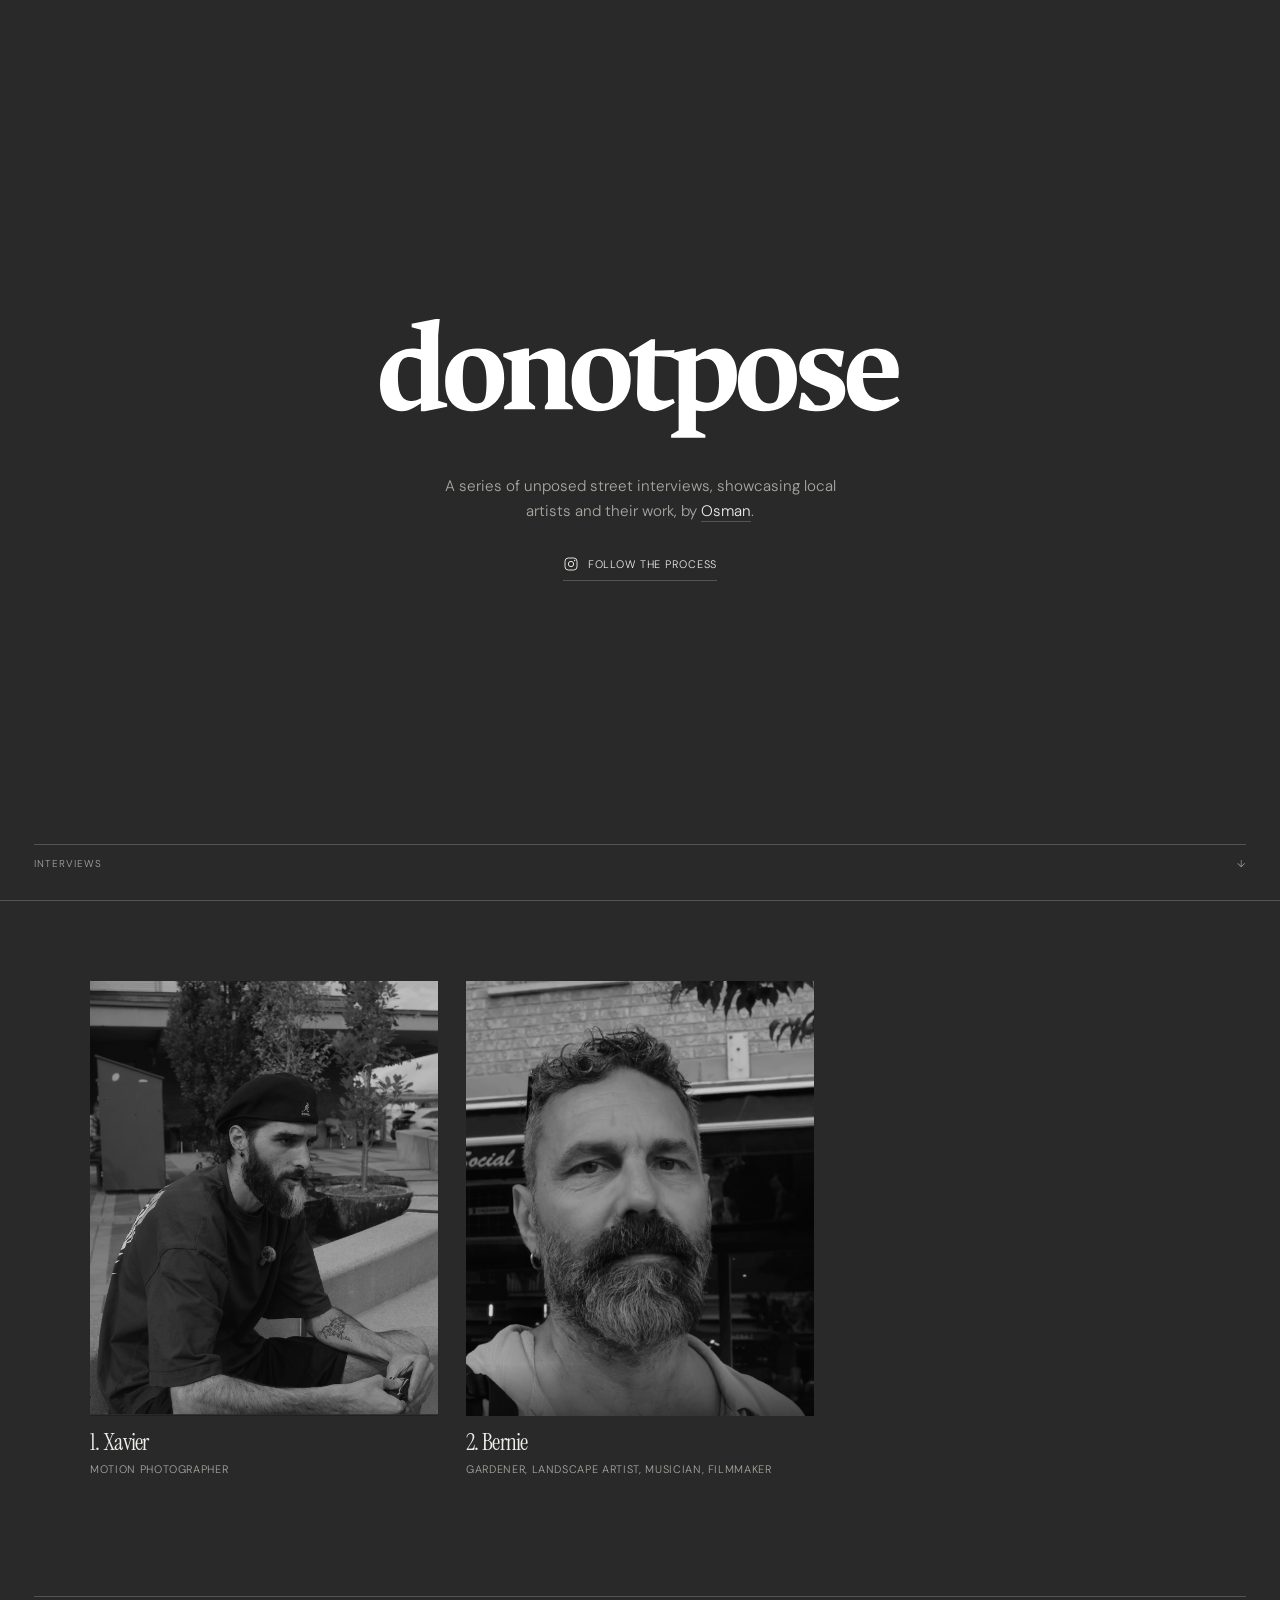
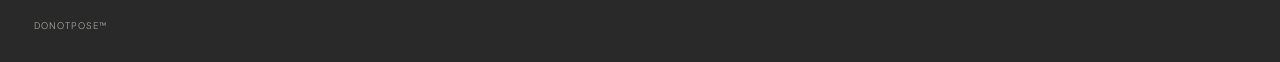
==== index.html @ c8b29c74 "refresh UI" ====
<!doctype html>
<html lang="en">
  <head>
    <meta charset="UTF-8" />
    <meta name="viewport" content="width=device-width, initial-scale=1.0" />
    <meta
      name="description"
      content="DoNotPose — unposed street interviews showcasing local artists and their work."
    />
    <meta name="referrer" content="strict-origin-when-cross-origin" />
    <title>DoNotPose™</title>
    <link rel="preconnect" href="https://fonts.googleapis.com" />
    <link rel="preconnect" href="https://fonts.gstatic.com" crossorigin />
    <link
      href="https://fonts.googleapis.com/css2?family=DM+Sans:wght@300;400;500&family=Instrument+Serif:ital@0;1&display=swap"
      rel="stylesheet"
    />
    <link rel="stylesheet" href="styles.css" />
  </head>
  <body>
    <main>
      <section class="hero" aria-labelledby="hero-title">
        <div class="hero__content">
          <h1 class="logo" id="hero-title">
            <img
              src="assets/donotpose-logo-white.svg"
              alt="DoNotPose"
              width="801"
              height="183"
            />
          </h1>
          <p class="manifesto">
            A series of unposed street interviews, showcasing local artists and
            their work, by
            <a
              href="https://www.instagram.com/osmanwarsi/"
              target="_blank"
              rel="noreferrer"
              >Osman</a
            >.
          </p>
          <a
            class="instagram"
            href="https://www.instagram.com/donotpose/"
            target="_blank"
            rel="noreferrer"
            aria-label="Follow DoNotPose on Instagram"
          >
            <svg viewBox="0 0 24 24" aria-hidden="true">
              <rect x="3" y="3" width="18" height="18" rx="5"></rect>
              <circle cx="12" cy="12" r="4"></circle>
              <circle class="instagram__dot" cx="17.4" cy="6.7" r="1"></circle>
            </svg>
            <span>Follow the process</span>
          </a>
        </div>

        <a class="scroll-cue" href="#stories">
          <span>Interviews</span>
          <span aria-hidden="true">↓</span>
        </a>
      </section>

      <section class="stories" id="stories" aria-label="Interviews">
        <div class="story-grid" id="story-grid"></div>
      </section>
    </main>

    <footer>
      <span>DoNotPose™</span>
    </footer>

    <script src="work/pieces.js"></script>
    <script src="work/load-work.js"></script>
  </body>
</html>
---- styles.css ----
:root {
  --ink: #f0eee9;
  --muted: #aaa8a2;
  --ground: #292929;
  --line: rgba(240, 238, 233, 0.22);
  --serif: "Instrument Serif", Georgia, serif;
  --sans: "DM Sans", Arial, sans-serif;
}

* {
  box-sizing: border-box;
}

html {
  scroll-behavior: smooth;
}

body {
  margin: 0;
  color: var(--ink);
  background: var(--ground);
  font-family: var(--sans);
  font-weight: 300;
  -webkit-font-smoothing: antialiased;
}

a {
  color: inherit;
  text-decoration: none;
}

.site-header {
  position: absolute;
  z-index: 2;
  top: 0;
  left: 0;
  display: flex;
  width: 100%;
  align-items: center;
  padding: 28px 34px;
}

.site-header .logo {
  display: block;
  width: 140px;
}

.site-header .logo img {
  display: block;
  width: 100%;
  height: auto;
}

.logo {
  margin: 0;
  width: min(72vw, 520px);
}

.logo img {
  display: block;
  width: 100%;
  height: auto;
}

.hero {
  position: relative;
  display: grid;
  min-height: 100svh;
  place-items: center;
  padding: 80px 24px 80px;
}

.hero__content {
  display: flex;
  align-items: center;
  flex-direction: column;
  text-align: center;
}

.manifesto {
  max-width: 420px;
  margin: 36px auto 24px;
  color: var(--muted);
  font-size: clamp(0.82rem, 1.2vw, 0.95rem);
  line-height: 1.65;
}

.manifesto a {
  color: var(--ink);
  border-bottom: 1px solid var(--line);
  transition: border-color 180ms ease;
}

.manifesto a:hover {
  border-color: var(--ink);
}

.instagram {
  display: inline-flex;
  align-items: center;
  gap: 9px;
  padding: 8px 0;
  border-bottom: 1px solid var(--line);
  font-size: 0.68rem;
  letter-spacing: 0.08em;
  text-transform: uppercase;
  transition: border-color 180ms ease, color 180ms ease;
}

.instagram:hover {
  color: #fff;
  border-color: var(--ink);
}

.instagram svg {
  width: 16px;
  height: 16px;
  fill: none;
  stroke: currentColor;
  stroke-width: 1.4;
}

.instagram__dot {
  fill: currentColor;
  stroke: none;
}

.scroll-cue {
  position: absolute;
  right: 34px;
  bottom: 30px;
  left: 34px;
  display: flex;
  justify-content: space-between;
  padding-top: 12px;
  border-top: 1px solid var(--line);
  color: var(--muted);
  font-size: 0.62rem;
  letter-spacing: 0.1em;
  text-transform: uppercase;
}

.stories {
  padding: 80px 34px 120px;
  border-top: 1px solid var(--line);
}

.story-grid {
  display: grid;
  grid-template-columns: repeat(3, 1fr);
  gap: 48px 28px;
  max-width: 1100px;
  margin: 0 auto;
}

.story__link {
  display: block;
}

.story__image {
  display: block;
  overflow: hidden;
  background: #1f1f1f;
  aspect-ratio: 4 / 5;
}

.story__image img {
  width: 100%;
  height: 100%;
  filter: grayscale(100%);
  object-fit: cover;
  opacity: 0.85;
  transition: filter 500ms ease, opacity 500ms ease, transform 700ms ease;
}

.story__link:hover .story__image img {
  filter: grayscale(20%);
  opacity: 1;
  transform: scale(1.015);
}

.story__meta {
  display: flex;
  flex-direction: column;
  gap: 6px;
  padding-top: 14px;
}

.story__title {
  font-family: var(--serif);
  font-size: 1.45rem;
  letter-spacing: -0.03em;
  line-height: 1.1;
}

.story__profession {
  color: var(--muted);
  font-size: 0.68rem;
  letter-spacing: 0.06em;
  text-transform: uppercase;
}

footer {
  display: flex;
  justify-content: space-between;
  margin: 0 34px;
  padding: 22px 0 30px;
  border-top: 1px solid var(--line);
  color: var(--muted);
  font-size: 0.6rem;
  letter-spacing: 0.1em;
  text-transform: uppercase;
}

.piece-banner {
  position: relative;
  display: flex;
  align-items: flex-end;
  min-height: 88svh;
  overflow: hidden;
  background: #1a1a1a;
}

.piece-banner__image {
  position: absolute;
  inset: 0;
  width: 100%;
  height: 100%;
  object-fit: cover;
  object-position: center 30%;
  filter: grayscale(100%);
}

.piece-banner__gradient {
  position: absolute;
  inset: 0;
  background:
    linear-gradient(
      to top,
      var(--ground) 0%,
      rgba(41, 41, 41, 0.88) 28%,
      rgba(41, 41, 41, 0.35) 58%,
      rgba(41, 41, 41, 0.18) 100%
    );
}

.piece-banner__content {
  position: relative;
  z-index: 1;
  width: 100%;
  max-width: 920px;
  margin: 0 auto;
  padding: 140px 34px 48px;
}

.piece {
  max-width: 920px;
  margin: 0 auto;
  padding: 28px 34px 100px;
}

.piece__intro {
  max-width: 640px;
}

.piece-banner .piece__eyebrow,
.piece-banner .piece__role {
  color: rgba(240, 238, 233, 0.78);
}

.piece-banner .piece__action {
  background: rgba(41, 41, 41, 0.42);
  backdrop-filter: blur(8px);
}

.piece__eyebrow {
  margin: 0 0 18px;
  color: var(--muted);
  font-size: 0.62rem;
  letter-spacing: 0.11em;
  text-transform: uppercase;
}

.piece__title {
  margin: 0;
  font-family: var(--serif);
  font-size: clamp(3.2rem, 9vw, 6rem);
  font-weight: 400;
  letter-spacing: -0.05em;
  line-height: 0.9;
}

.piece__role {
  margin: 16px 0 0;
  color: var(--muted);
  font-size: 0.78rem;
  letter-spacing: 0.08em;
  text-transform: uppercase;
}

.piece__actions {
  display: flex;
  flex-wrap: wrap;
  gap: 10px;
  margin-top: 28px;
}

.piece__action {
  display: inline-flex;
  align-items: center;
  gap: 8px;
  padding: 10px 14px;
  border: 1px solid var(--line);
  color: var(--ink);
  font-size: 0.68rem;
  letter-spacing: 0.06em;
  text-transform: uppercase;
  transition: border-color 180ms ease, background-color 180ms ease, color 180ms ease;
}

.piece__action:hover {
  color: #1d1d1d;
  background: var(--ink);
  border-color: var(--ink);
}

.piece__action svg {
  width: 14px;
  height: 14px;
  fill: none;
  stroke: currentColor;
  stroke-width: 1.5;
  flex-shrink: 0;
}

.piece__lede {
  max-width: 460px;
  margin: 28px 0 0;
  color: var(--muted);
  font-size: 0.95rem;
  line-height: 1.6;
}

.piece__hero {
  margin: 48px 0 36px;
  overflow: hidden;
  background: #1f1f1f;
}

.piece__hero img {
  display: block;
  width: 100%;
  height: auto;
  filter: grayscale(100%);
  opacity: 0.88;
}

.piece__video {
  position: relative;
  overflow: hidden;
  margin: 0 0 36px;
  background: #1f1f1f;
  aspect-ratio: 16 / 9;
}

.piece__video iframe {
  position: absolute;
  inset: 0;
  width: 100%;
  height: 100%;
  border: 0;
}

.piece__video-open {
  position: absolute;
  inset: 0;
  display: grid;
  place-items: center;
}

.piece__video-open img {
  width: 100%;
  height: 100%;
  object-fit: cover;
  filter: grayscale(100%);
  opacity: 0.7;
}

.piece__video-open span {
  position: absolute;
  padding: 10px 16px;
  border: 1px solid var(--line);
  background: rgba(41, 41, 41, 0.72);
  font-size: 0.68rem;
  letter-spacing: 0.08em;
  text-transform: uppercase;
}

.piece__body {
  max-width: 560px;
  color: var(--muted);
  font-size: 0.95rem;
  line-height: 1.7;
}

.piece__body p {
  margin: 0 0 1.2em;
}

.piece__back {
  margin: 56px 0 0;
  font-size: 0.68rem;
  letter-spacing: 0.08em;
  text-transform: uppercase;
}

.piece__back a {
  border-bottom: 1px solid var(--line);
  padding-bottom: 4px;
  transition: border-color 180ms ease, color 180ms ease;
}

.piece__back a:hover {
  color: #fff;
  border-color: var(--ink);
}

@media (max-width: 900px) {
  .story-grid {
    grid-template-columns: repeat(2, 1fr);
  }
}

@media (max-width: 700px) {
  .site-header,
  .scroll-cue {
    right: 20px;
    left: 20px;
  }

  .site-header {
    padding: 22px 20px;
  }

  .site-header .logo {
    width: 110px;
  }

  .logo {
    width: min(82vw, 360px);
  }

  .manifesto {
    max-width: 320px;
    margin-top: 28px;
  }

  .stories {
    padding: 64px 20px 90px;
  }

  .story-grid {
    grid-template-columns: 1fr;
    gap: 40px;
  }

  .piece {
    padding: 24px 20px 80px;
  }

  .piece-banner__content {
    padding: 120px 20px 36px;
  }

  .piece-banner {
    min-height: 78svh;
  }

  footer {
    margin: 0 20px;
  }
}

@media (prefers-reduced-motion: reduce) {
  html {
    scroll-behavior: auto;
  }

  *,
  *::before,
  *::after {
    transition-duration: 0.01ms !important;
  }
}
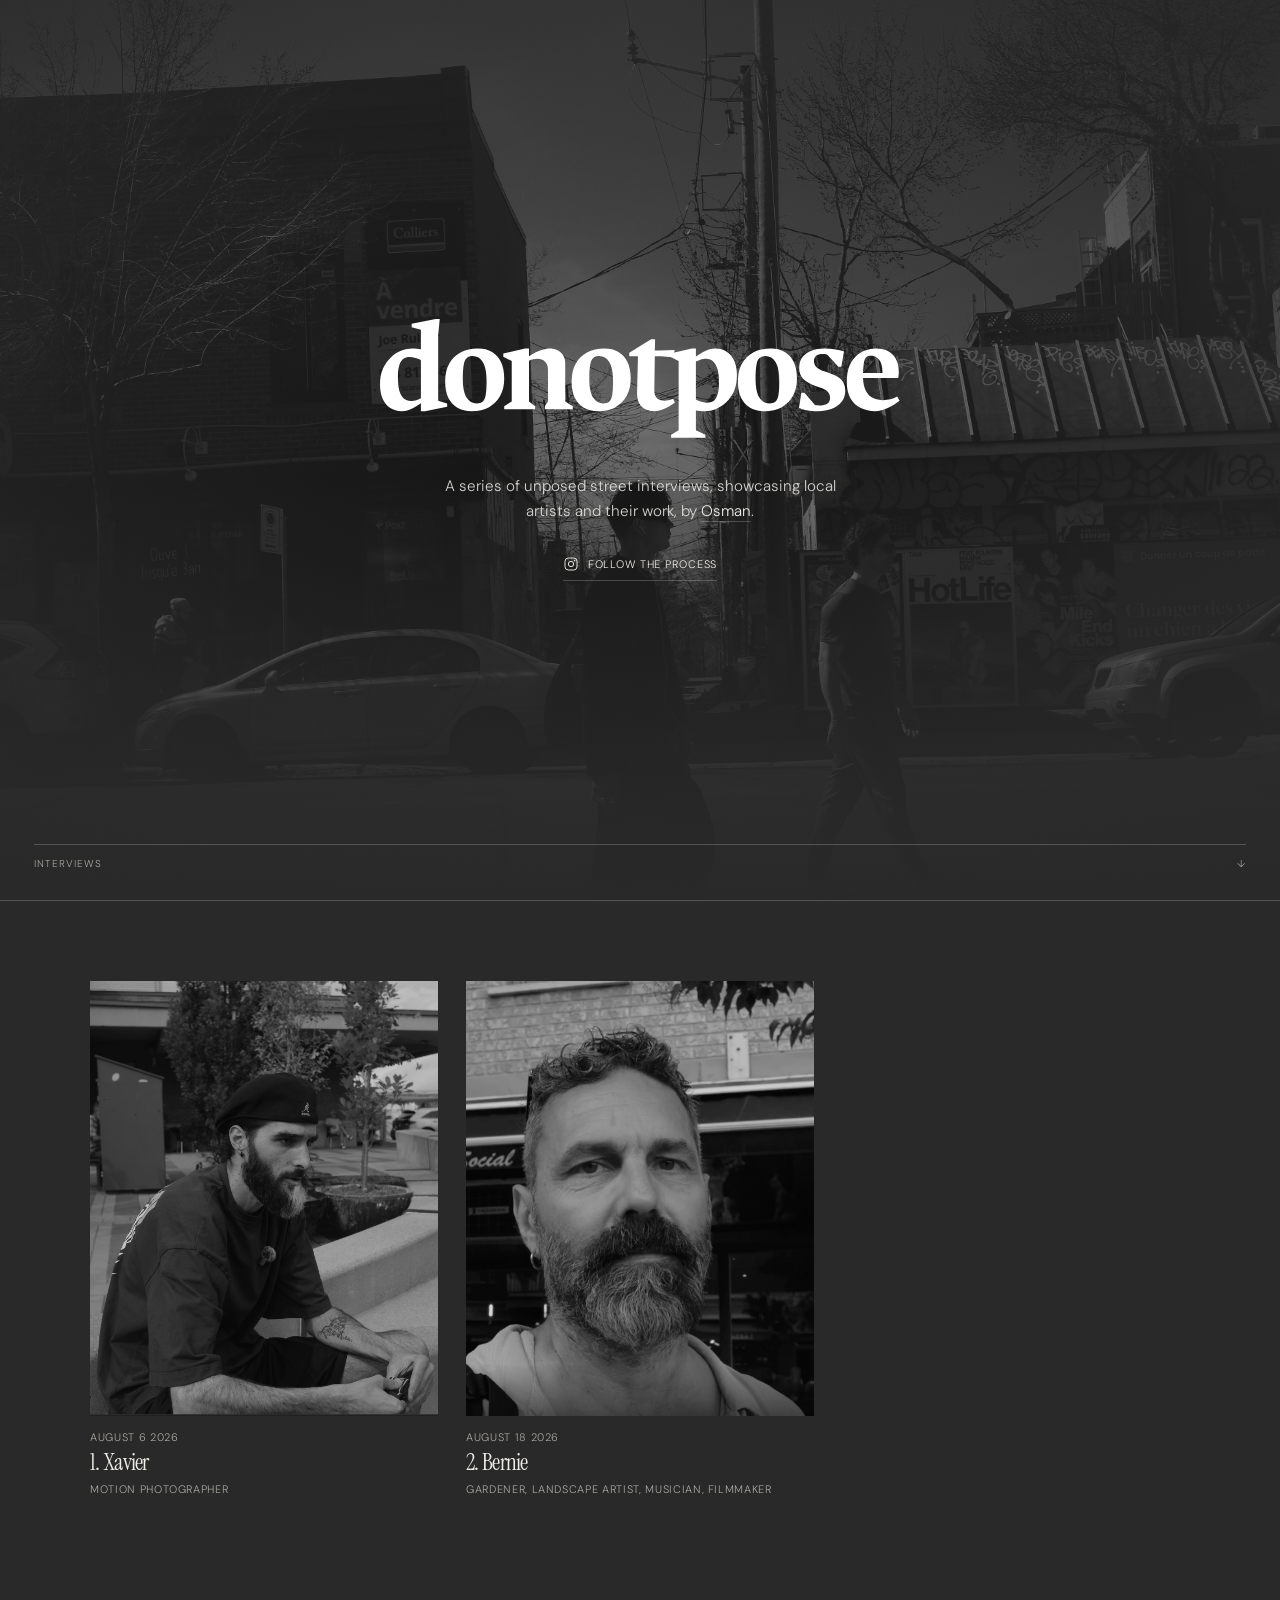
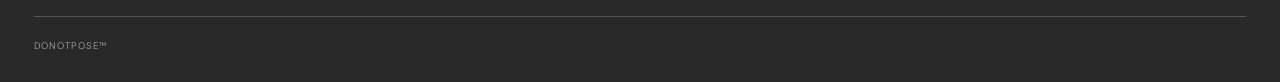
==== commit 9ad3a99a: "update" ====
--- a/index.html
+++ b/index.html
@@ -20,6 +20,12 @@
   <body>
     <main>
       <section class="hero" aria-labelledby="hero-title">
+        <img
+          class="hero__bg"
+          src="assets/main-background.JPG"
+          alt=""
+        />
+        <div class="hero__gradient" aria-hidden="true"></div>
         <div class="hero__content">
           <h1 class="logo" id="hero-title">
             <img
--- a/styles.css
+++ b/styles.css
@@ -67,10 +67,42 @@
   display: grid;
   min-height: 100svh;
   place-items: center;
+  overflow: hidden;
   padding: 80px 24px 80px;
+  background: #1a1a1a;
+}
+
+.hero__bg {
+  position: absolute;
+  inset: 0;
+  width: 100%;
+  height: 100%;
+  object-fit: cover;
+  object-position: center;
+  filter: grayscale(55%);
+}
+
+.hero__gradient {
+  position: absolute;
+  inset: 0;
+  background:
+    radial-gradient(
+      ellipse at center,
+      rgba(41, 41, 41, 0.42) 0%,
+      rgba(41, 41, 41, 0.72) 62%,
+      rgba(41, 41, 41, 0.92) 100%
+    ),
+    linear-gradient(
+      to top,
+      var(--ground) 0%,
+      rgba(41, 41, 41, 0.55) 22%,
+      transparent 48%
+    );
 }
 
 .hero__content {
+  position: relative;
+  z-index: 1;
   display: flex;
   align-items: center;
   flex-direction: column;
@@ -83,6 +115,10 @@
   color: var(--muted);
   font-size: clamp(0.82rem, 1.2vw, 0.95rem);
   line-height: 1.65;
+}
+
+.hero .manifesto {
+  color: rgba(240, 238, 233, 0.86);
 }
 
 .manifesto a {
@@ -127,6 +163,7 @@
 
 .scroll-cue {
   position: absolute;
+  z-index: 1;
   right: 34px;
   bottom: 30px;
   left: 34px;
@@ -193,6 +230,7 @@
   line-height: 1.1;
 }
 
+.story__date,
 .story__profession {
   color: var(--muted);
   font-size: 0.68rem;
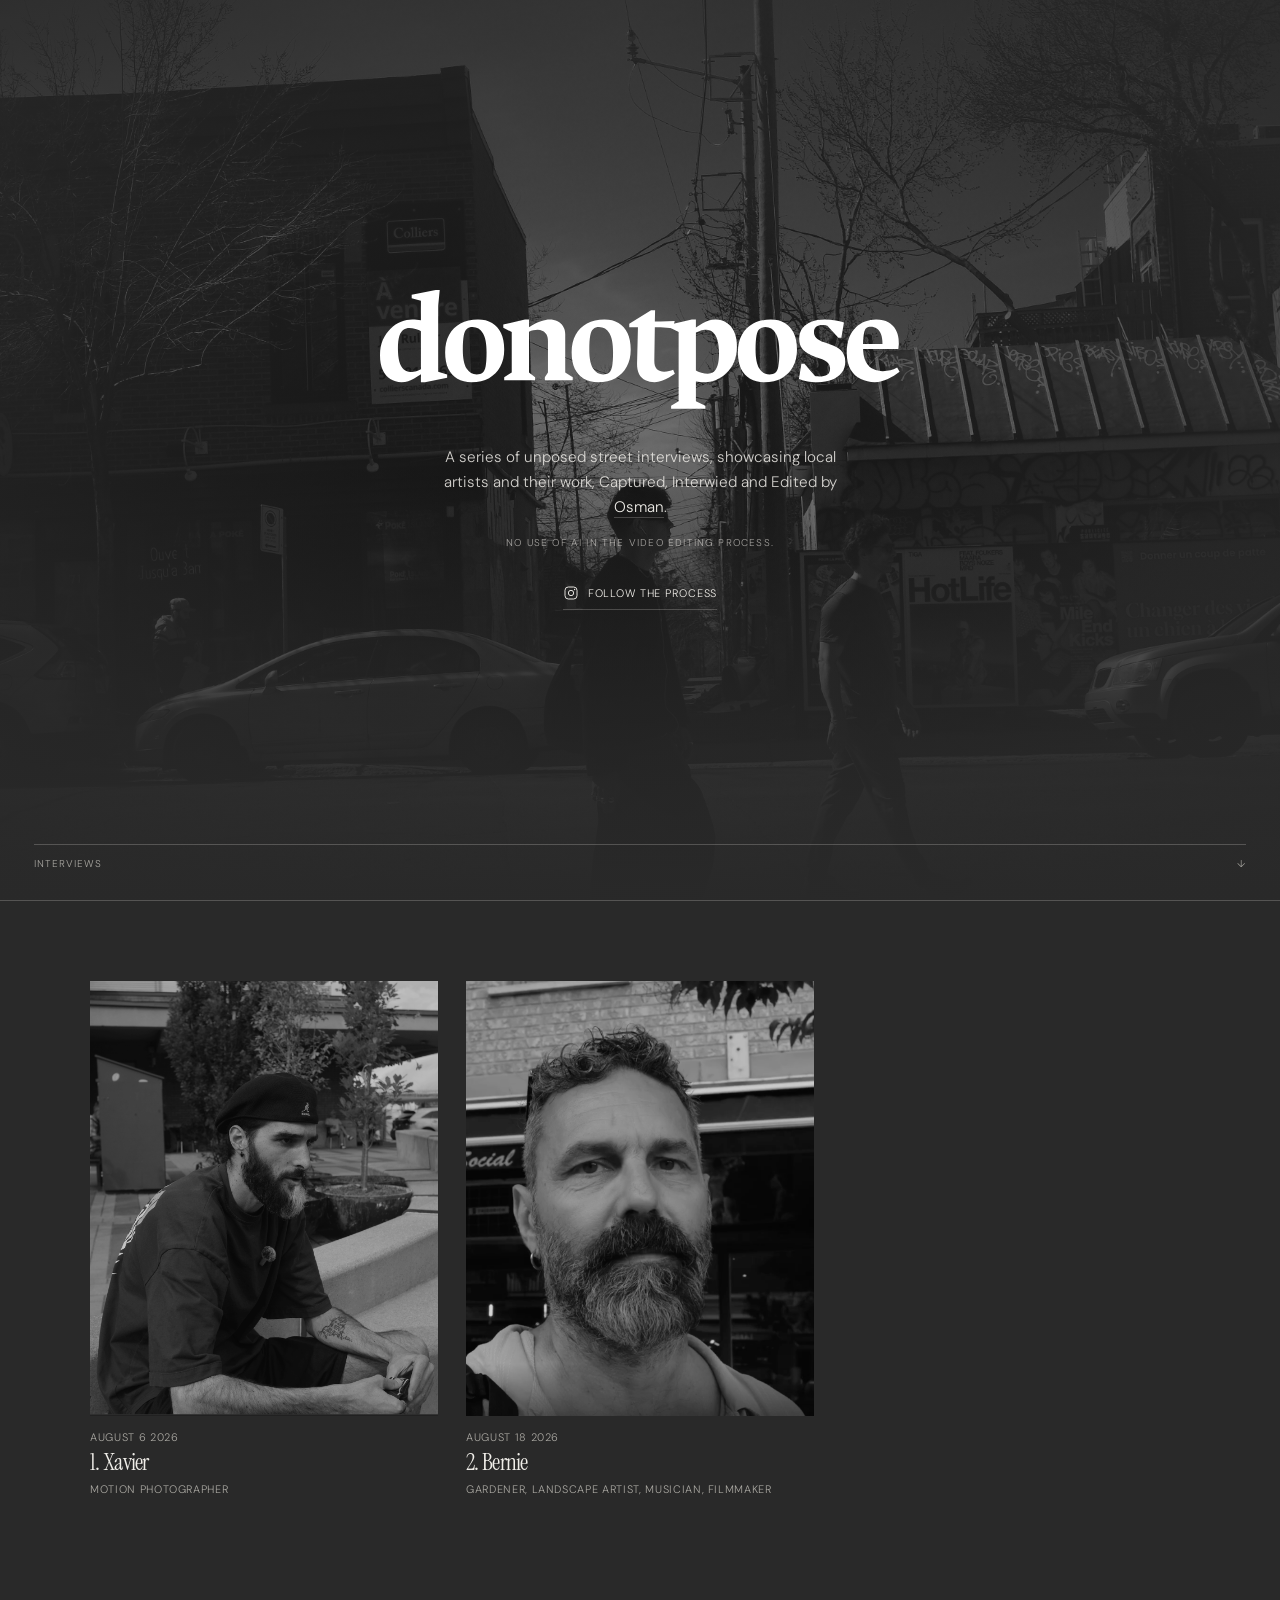
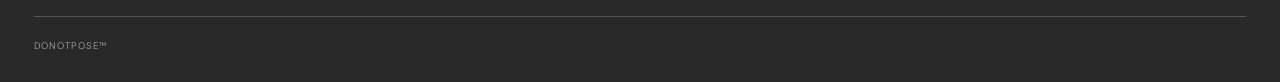
==== commit 6d39ee65: "update" ====
--- a/index.html
+++ b/index.html
@@ -37,7 +37,7 @@
           </h1>
           <p class="manifesto">
             A series of unposed street interviews, showcasing local artists and
-            their work, by
+            their work, Captured, Interwied and Edited by
             <a
               href="https://www.instagram.com/osmanwarsi/"
               target="_blank"
@@ -45,6 +45,8 @@
               >Osman</a
             >.
           </p>
+
+          <p class="hero__note">No use of AI in the video editing process.</p>
           <a
             class="instagram"
             href="https://www.instagram.com/donotpose/"
--- a/styles.css
+++ b/styles.css
@@ -121,6 +121,14 @@
   color: rgba(240, 238, 233, 0.86);
 }
 
+.hero__note {
+  margin: -8px 0 28px;
+  color: rgba(240, 238, 233, 0.62);
+  font-size: 0.62rem;
+  letter-spacing: 0.12em;
+  text-transform: uppercase;
+}
+
 .manifesto a {
   color: var(--ink);
   border-bottom: 1px solid var(--line);
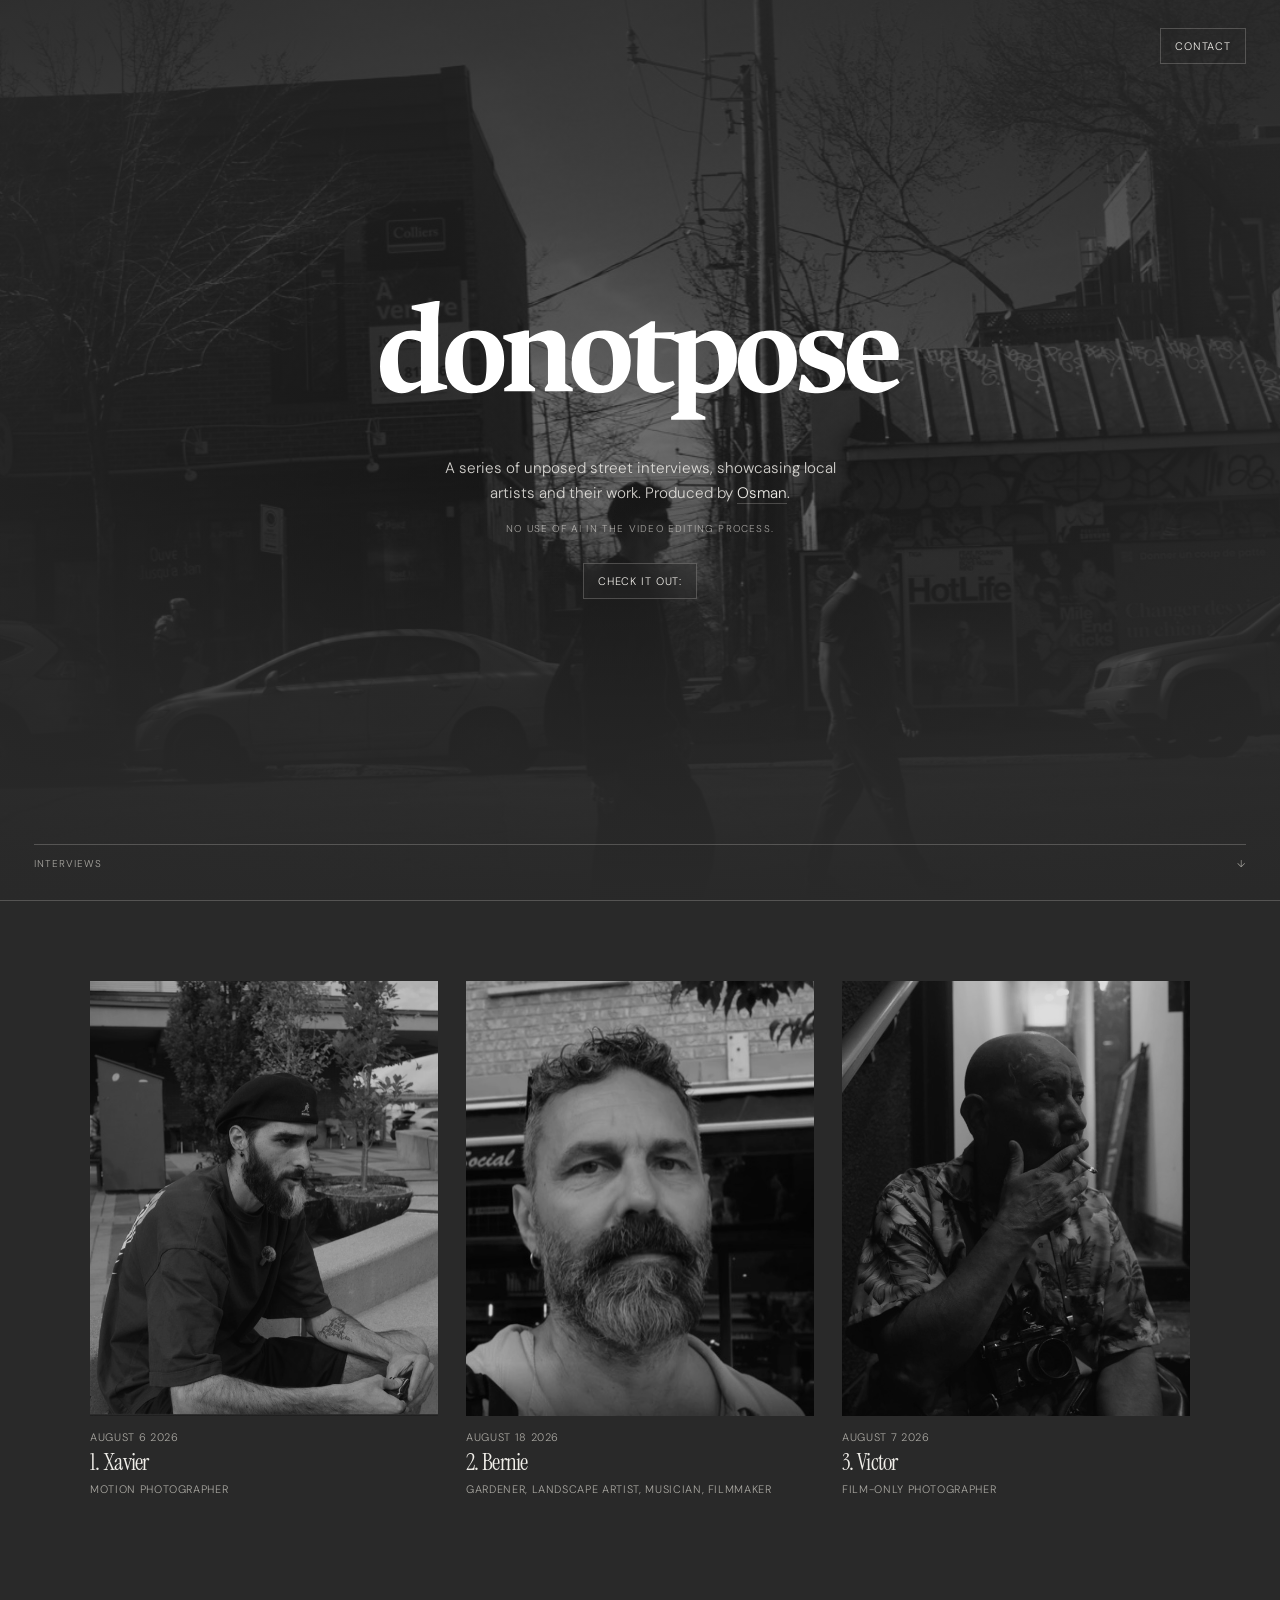
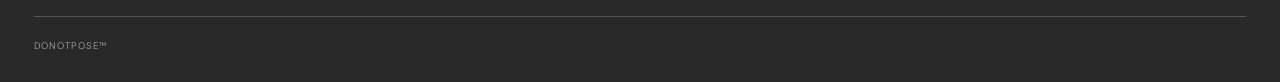
==== commit bb43e8a3: "victor added" ====
--- a/index.html
+++ b/index.html
@@ -16,14 +16,30 @@
       rel="stylesheet"
     />
     <link rel="stylesheet" href="styles.css" />
+    <link rel="preload" as="image" href="assets/main-background-opt.jpg" />
   </head>
   <body>
+    <header class="site-header site-header--home">
+      <a
+        class="contact-btn"
+        href="https://form.typeform.com/to/Ouv8cyXo"
+        target="_blank"
+        rel="noreferrer"
+      >
+        Contact
+      </a>
+    </header>
+
     <main>
       <section class="hero" aria-labelledby="hero-title">
         <img
           class="hero__bg"
-          src="assets/main-background.JPG"
+          src="assets/main-background-opt.jpg"
           alt=""
+          width="1920"
+          height="1080"
+          fetchpriority="high"
+          decoding="async"
         />
         <div class="hero__gradient" aria-hidden="true"></div>
         <div class="hero__content">
@@ -37,7 +53,7 @@
           </h1>
           <p class="manifesto">
             A series of unposed street interviews, showcasing local artists and
-            their work, Captured, Interwied and Edited by
+            their work. Produced by
             <a
               href="https://www.instagram.com/osmanwarsi/"
               target="_blank"
@@ -48,18 +64,13 @@
 
           <p class="hero__note">No use of AI in the video editing process.</p>
           <a
-            class="instagram"
+            class="contact-btn"
             href="https://www.instagram.com/donotpose/"
             target="_blank"
             rel="noreferrer"
-            aria-label="Follow DoNotPose on Instagram"
+            aria-label="Check out DoNotPose on Instagram"
           >
-            <svg viewBox="0 0 24 24" aria-hidden="true">
-              <rect x="3" y="3" width="18" height="18" rx="5"></rect>
-              <circle cx="12" cy="12" r="4"></circle>
-              <circle class="instagram__dot" cx="17.4" cy="6.7" r="1"></circle>
-            </svg>
-            <span>Follow the process</span>
+            Check it out:
           </a>
         </div>
 
--- a/styles.css
+++ b/styles.css
@@ -37,7 +37,33 @@
   display: flex;
   width: 100%;
   align-items: center;
+  justify-content: space-between;
   padding: 28px 34px;
+}
+
+.site-header--home {
+  justify-content: flex-end;
+}
+
+.contact-btn {
+  padding: 10px 14px;
+  border: 1px solid var(--line);
+  color: var(--ink);
+  font-size: 0.68rem;
+  letter-spacing: 0.08em;
+  text-transform: uppercase;
+  transition: border-color 180ms ease, background-color 180ms ease, color 180ms ease;
+}
+
+.contact-btn:hover {
+  color: #1d1d1d;
+  background: var(--ink);
+  border-color: var(--ink);
+}
+
+.hero .contact-btn {
+  background: rgba(41, 41, 41, 0.42);
+  backdrop-filter: blur(8px);
 }
 
 .site-header .logo {
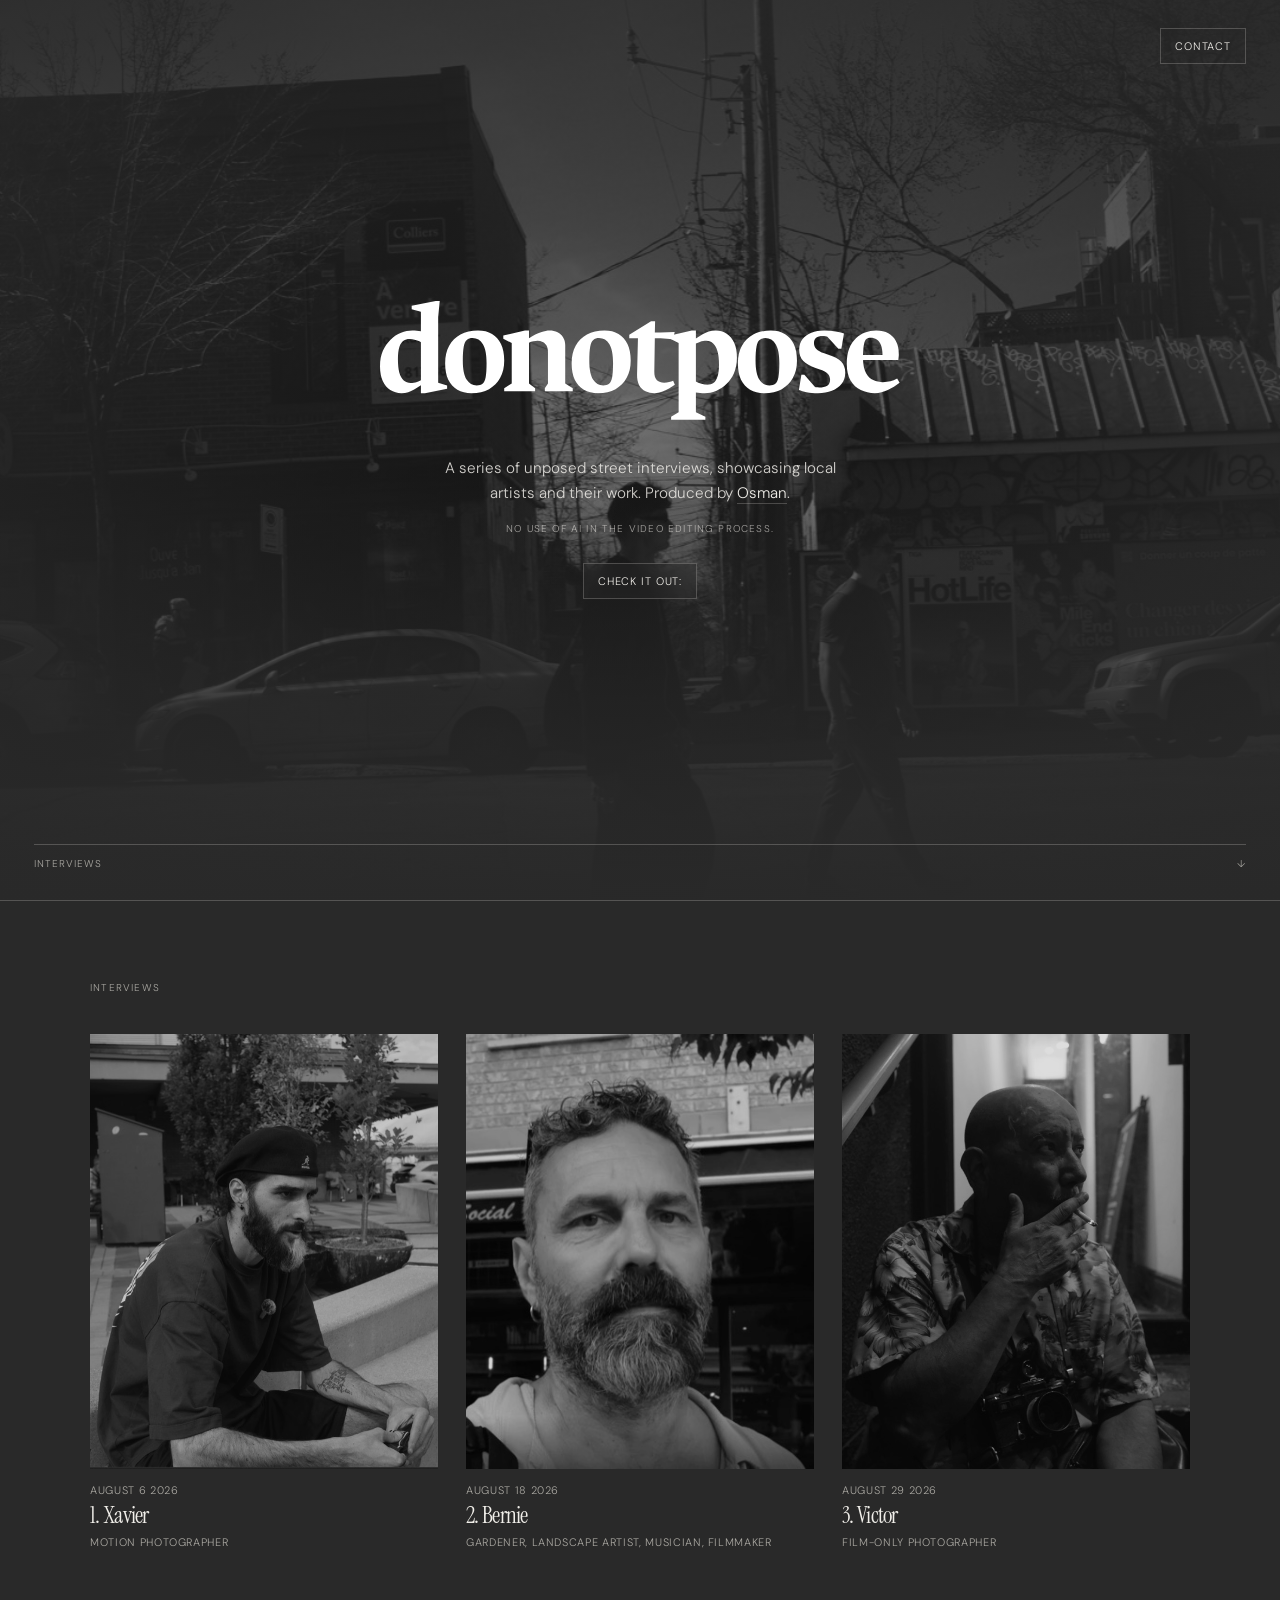
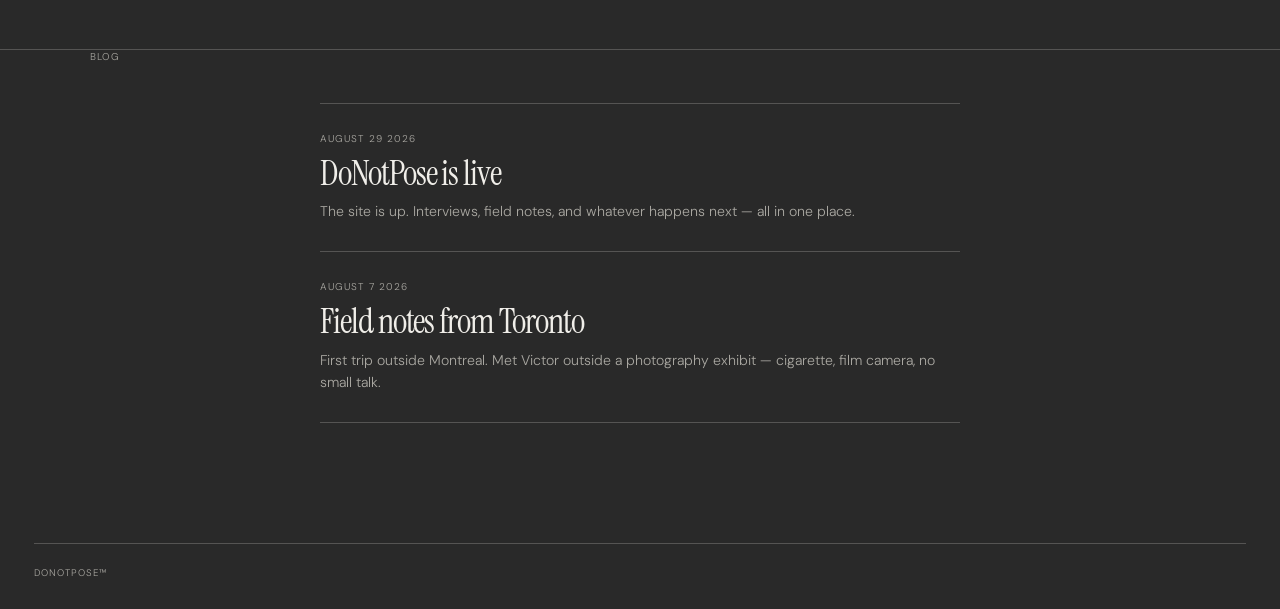
==== commit fceec4c1: "Added tracking" ====
--- a/index.html
+++ b/index.html
@@ -81,7 +81,13 @@
       </section>
 
       <section class="stories" id="stories" aria-label="Interviews">
+        <p class="section-label">Interviews</p>
         <div class="story-grid" id="story-grid"></div>
+      </section>
+
+      <section class="blog" id="blog" aria-label="Blog">
+        <p class="section-label">Blog</p>
+        <div class="blog-list" id="blog-list"></div>
       </section>
     </main>
 
@@ -91,5 +97,9 @@
 
     <script src="work/pieces.js"></script>
     <script src="work/load-work.js"></script>
+    <script src="blog/posts.js"></script>
+    <script src="blog/load-posts.js"></script>
+    <script src="analytics/config.js"></script>
+    <script src="analytics/track.js"></script>
   </body>
 </html>
--- a/styles.css
+++ b/styles.css
@@ -212,8 +212,17 @@
 }
 
 .stories {
-  padding: 80px 34px 120px;
+  padding: 80px 34px 100px;
   border-top: 1px solid var(--line);
+}
+
+.section-label {
+  max-width: 1100px;
+  margin: 0 auto 40px;
+  color: var(--muted);
+  font-size: 0.62rem;
+  letter-spacing: 0.12em;
+  text-transform: uppercase;
 }
 
 .story-grid {
@@ -270,6 +279,125 @@
   font-size: 0.68rem;
   letter-spacing: 0.06em;
   text-transform: uppercase;
+}
+
+.blog {
+  padding: 0 34px 120px;
+  border-top: 1px solid var(--line);
+}
+
+.blog-list {
+  display: flex;
+  flex-direction: column;
+  gap: 0;
+  max-width: 640px;
+  margin: 0 auto;
+}
+
+.blog-entry {
+  border-top: 1px solid var(--line);
+}
+
+.blog-entry:last-child {
+  border-bottom: 1px solid var(--line);
+}
+
+.blog-entry__link {
+  display: block;
+  padding: 28px 0;
+  transition: color 180ms ease;
+}
+
+.blog-entry__link:hover .blog-entry__title {
+  color: #fff;
+}
+
+.blog-entry__date {
+  display: block;
+  margin-bottom: 10px;
+  color: var(--muted);
+  font-size: 0.62rem;
+  letter-spacing: 0.1em;
+  text-transform: uppercase;
+}
+
+.blog-entry__title {
+  display: block;
+  margin-bottom: 10px;
+  font-family: var(--serif);
+  font-size: clamp(1.6rem, 3vw, 2.2rem);
+  letter-spacing: -0.03em;
+  line-height: 1.05;
+  transition: color 180ms ease;
+}
+
+.blog-entry__excerpt {
+  display: block;
+  color: var(--muted);
+  font-size: 0.88rem;
+  line-height: 1.55;
+}
+
+.post {
+  max-width: 640px;
+  margin: 0 auto;
+  padding: 140px 34px 100px;
+}
+
+.post__eyebrow {
+  margin: 0 0 18px;
+  color: var(--muted);
+  font-size: 0.62rem;
+  letter-spacing: 0.11em;
+  text-transform: uppercase;
+}
+
+.post__title {
+  margin: 0;
+  font-family: var(--serif);
+  font-size: clamp(2.4rem, 7vw, 4rem);
+  font-weight: 400;
+  letter-spacing: -0.04em;
+  line-height: 0.95;
+}
+
+.post__body {
+  margin-top: 32px;
+  color: var(--muted);
+  font-size: 0.95rem;
+  line-height: 1.7;
+}
+
+.post__body p {
+  margin: 0 0 1.2em;
+}
+
+.post__body a {
+  color: var(--ink);
+  border-bottom: 1px solid var(--line);
+  transition: border-color 180ms ease;
+}
+
+.post__body a:hover {
+  border-color: var(--ink);
+}
+
+.post__back {
+  margin: 56px 0 0;
+  font-size: 0.68rem;
+  letter-spacing: 0.08em;
+  text-transform: uppercase;
+}
+
+.post__back a {
+  border-bottom: 1px solid var(--line);
+  padding-bottom: 4px;
+  transition: border-color 180ms ease, color 180ms ease;
+}
+
+.post__back a:hover {
+  color: #fff;
+  border-color: var(--ink);
 }
 
 footer {
@@ -528,7 +656,19 @@
   }
 
   .stories {
-    padding: 64px 20px 90px;
+    padding: 64px 20px 80px;
+  }
+
+  .blog {
+    padding: 0 20px 90px;
+  }
+
+  .section-label {
+    margin-bottom: 28px;
+  }
+
+  .post {
+    padding: 110px 20px 80px;
   }
 
   .story-grid {
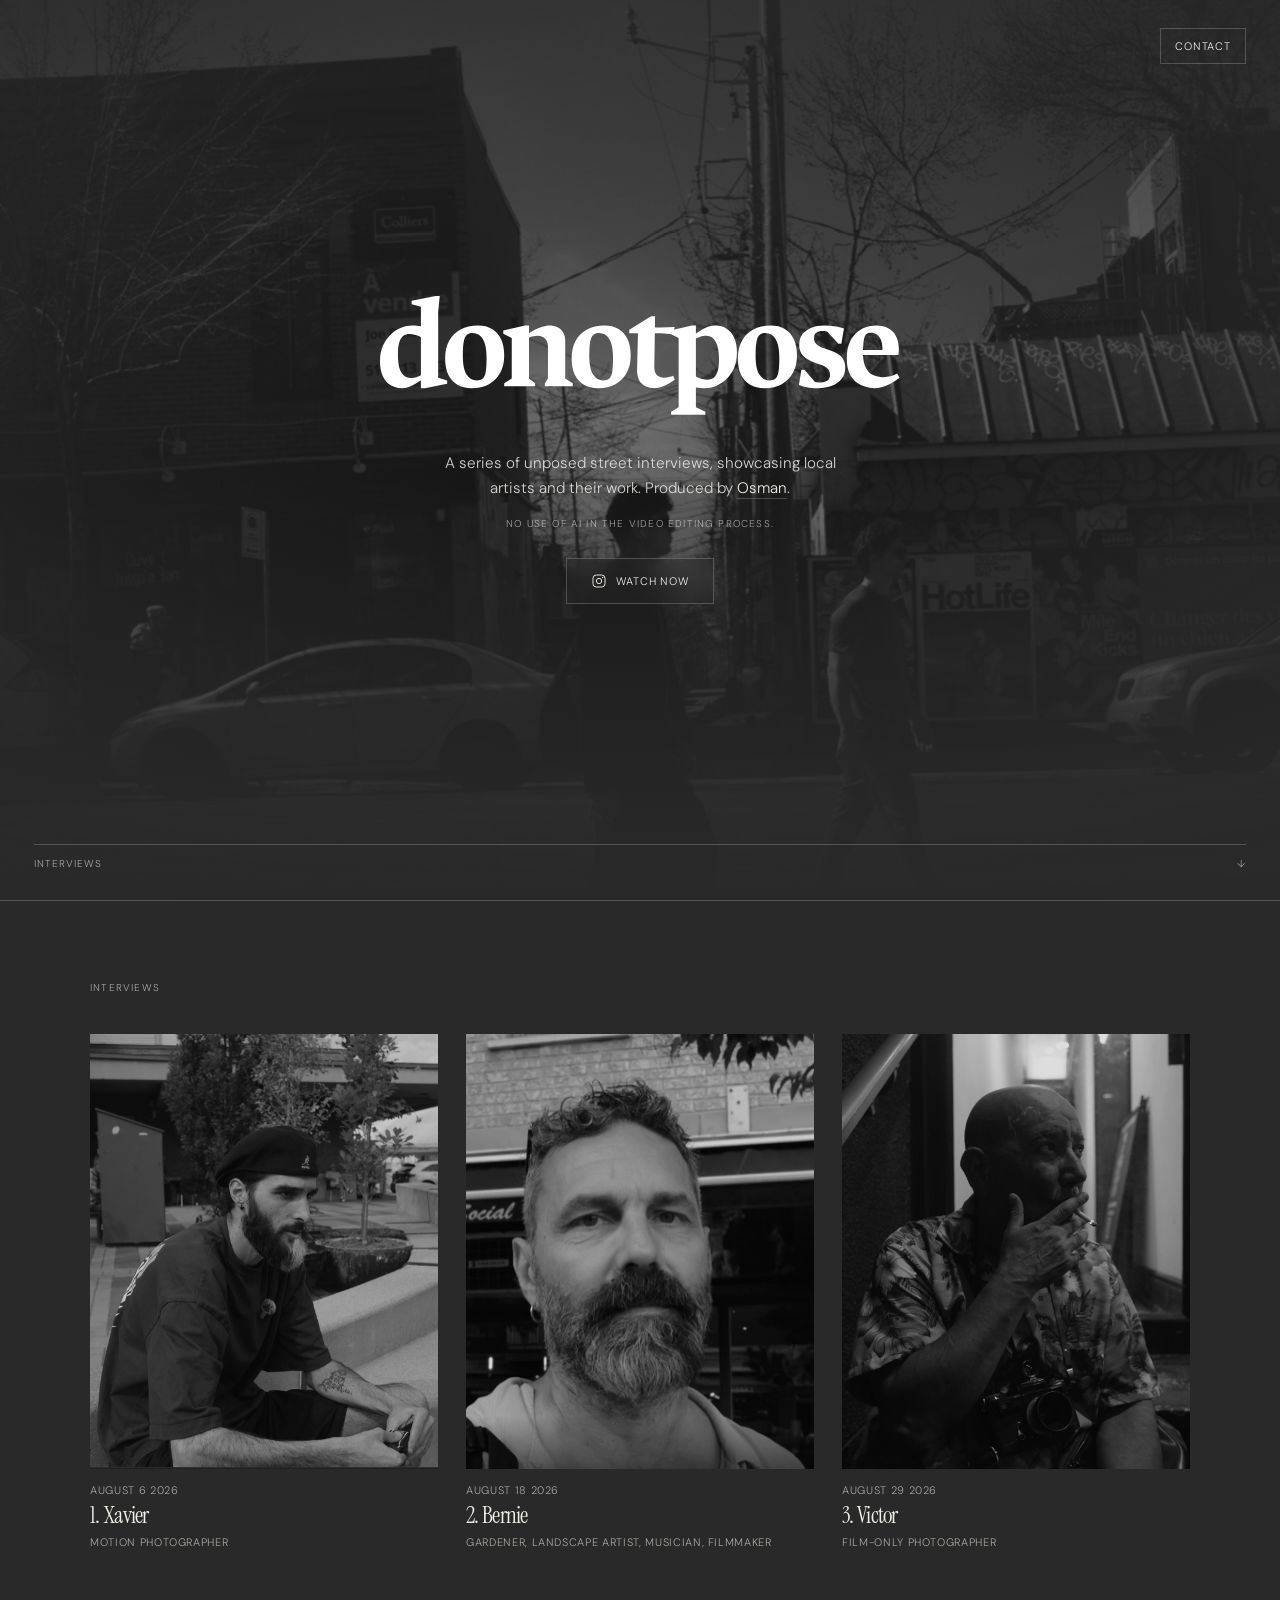
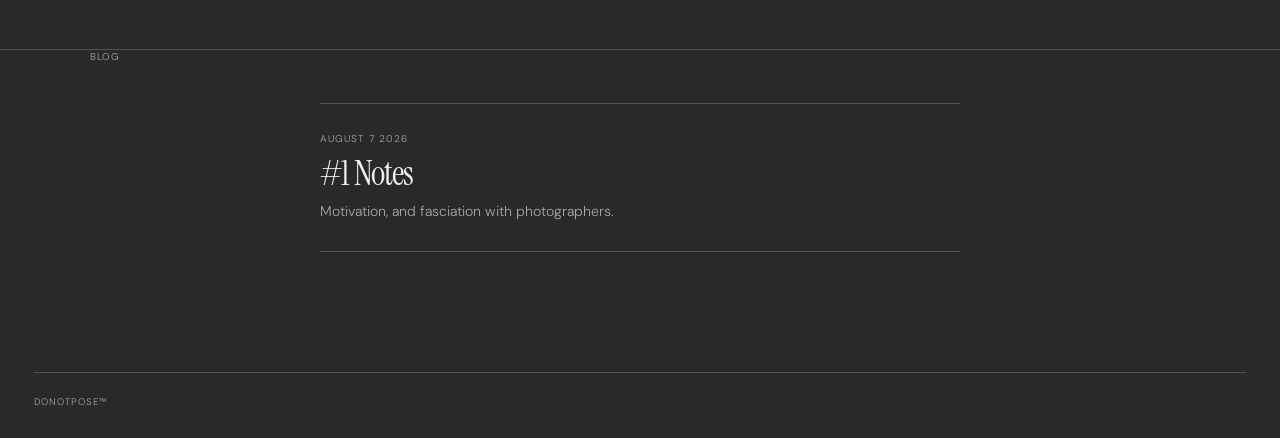
==== commit b44604b7: "Updating notes" ====
--- a/index.html
+++ b/index.html
@@ -2,6 +2,7 @@
 <html lang="en">
   <head>
     <meta charset="UTF-8" />
+    <link rel="icon" href="favicon.png" type="image/png" />
     <meta name="viewport" content="width=device-width, initial-scale=1.0" />
     <meta
       name="description"
@@ -43,7 +44,7 @@
         />
         <div class="hero__gradient" aria-hidden="true"></div>
         <div class="hero__content">
-          <h1 class="logo" id="hero-title">
+          <h1 class="logo logo--animated" id="hero-title">
             <img
               src="assets/donotpose-logo-white.svg"
               alt="DoNotPose"
@@ -64,13 +65,18 @@
 
           <p class="hero__note">No use of AI in the video editing process.</p>
           <a
-            class="contact-btn"
+            class="instagram hero__cta"
             href="https://www.instagram.com/donotpose/"
             target="_blank"
             rel="noreferrer"
-            aria-label="Check out DoNotPose on Instagram"
+            aria-label="Watch DoNotPose on Instagram"
           >
-            Check it out:
+            <svg viewBox="0 0 24 24" aria-hidden="true">
+              <rect x="3" y="3" width="18" height="18" rx="5"></rect>
+              <circle cx="12" cy="12" r="4"></circle>
+              <circle class="instagram__dot" cx="17.4" cy="6.7" r="1"></circle>
+            </svg>
+            <span>Watch now</span>
           </a>
         </div>
 
--- a/styles.css
+++ b/styles.css
@@ -86,6 +86,57 @@
   display: block;
   width: 100%;
   height: auto;
+}
+
+.logo--animated {
+  opacity: 0;
+  animation: logoReveal 1.3s cubic-bezier(0.22, 1, 0.36, 1) forwards;
+}
+
+.logo--animated img {
+  animation: logoSettle 7s ease-in-out 1.3s infinite;
+}
+
+@keyframes logoReveal {
+  from {
+    opacity: 0;
+    transform: translateY(18px);
+  }
+
+  to {
+    opacity: 1;
+    transform: translateY(0);
+  }
+}
+
+@keyframes logoSettle {
+  0%,
+  100% {
+    transform: translateY(0);
+  }
+
+  50% {
+    transform: translateY(-5px);
+  }
+}
+
+.hero__cta {
+  padding: 14px 24px;
+  gap: 10px;
+  border: 1px solid var(--line);
+  background: rgba(41, 41, 41, 0.42);
+  backdrop-filter: blur(8px);
+}
+
+.instagram.hero__cta {
+  padding: 14px 24px;
+  border-bottom: 1px solid var(--line);
+}
+
+.hero__cta:hover {
+  color: #1d1d1d;
+  background: var(--ink);
+  border-color: var(--ink);
 }
 
 .hero {
@@ -106,6 +157,18 @@
   object-fit: cover;
   object-position: center;
   filter: grayscale(55%);
+  transform: scale(1);
+  animation: heroBgDrift 28s ease-out forwards;
+}
+
+@keyframes heroBgDrift {
+  from {
+    transform: scale(1);
+  }
+
+  to {
+    transform: scale(1.05);
+  }
 }
 
 .hero__gradient {
@@ -698,6 +761,14 @@
     scroll-behavior: auto;
   }
 
+  .hero__bg,
+  .logo--animated,
+  .logo--animated img {
+    animation: none !important;
+    opacity: 1 !important;
+    transform: none !important;
+  }
+
   *,
   *::before,
   *::after {
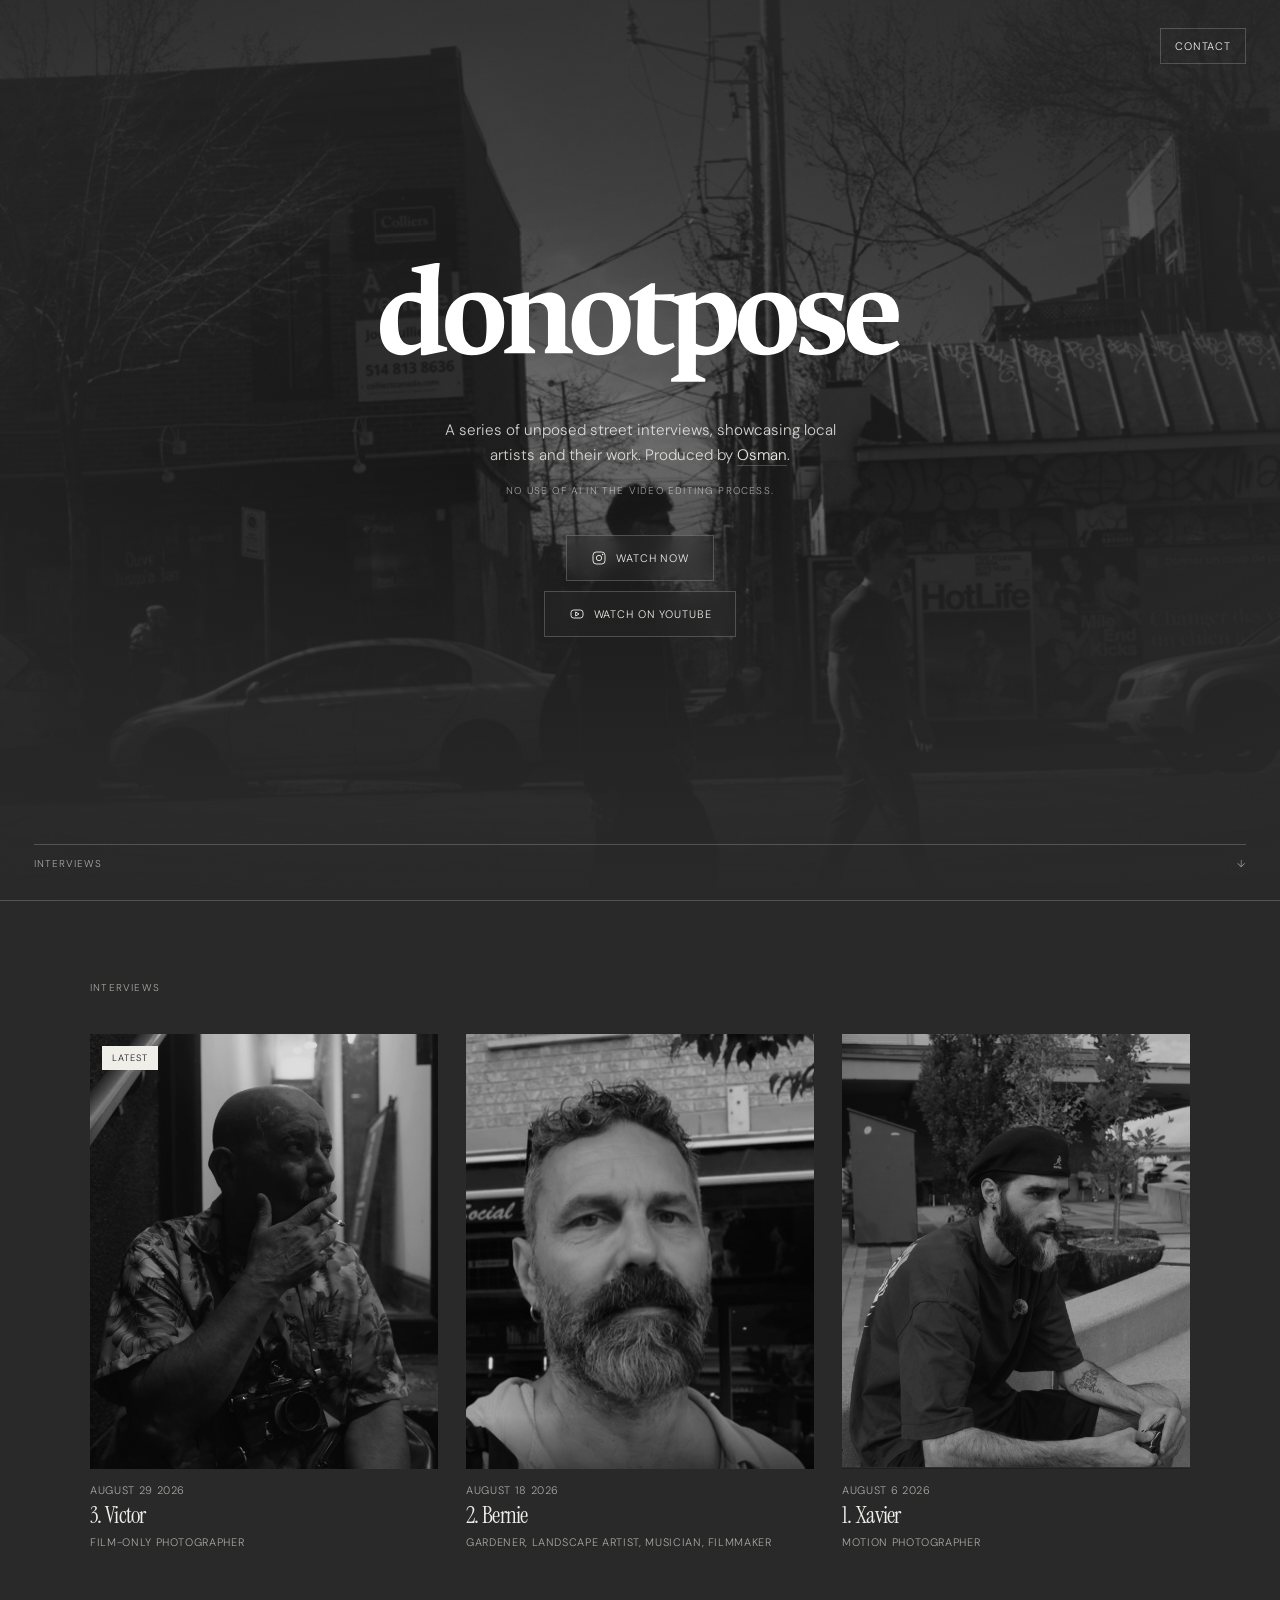
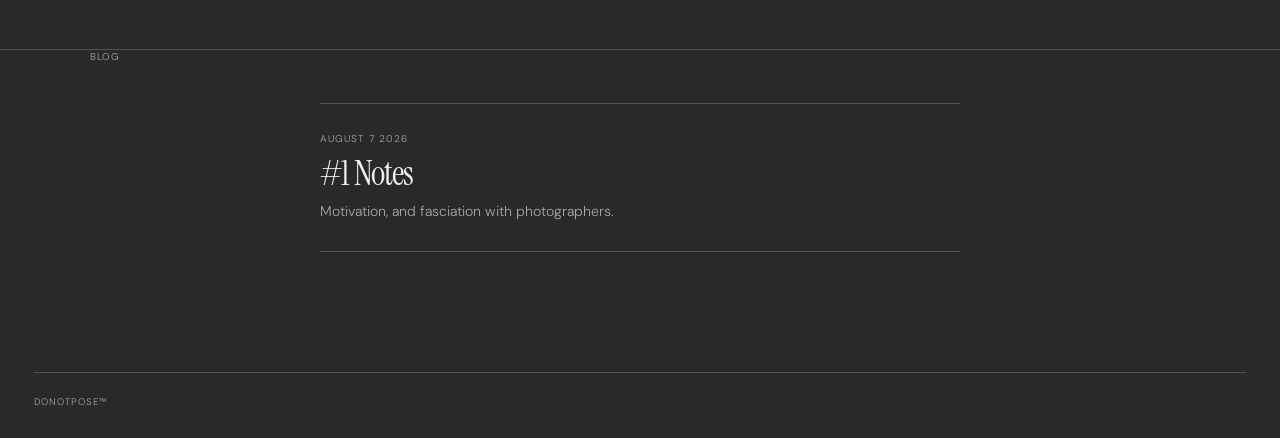
==== commit e3cfa24a: "youtube button" ====
--- a/index.html
+++ b/index.html
@@ -9,7 +9,7 @@
       content="DoNotPose — unposed street interviews showcasing local artists and their work."
     />
     <meta name="referrer" content="strict-origin-when-cross-origin" />
-    <title>DoNotPose™</title>
+    <title>DoNotPose™ - Interviewing Local Artists</title>
     <link rel="preconnect" href="https://fonts.googleapis.com" />
     <link rel="preconnect" href="https://fonts.gstatic.com" crossorigin />
     <link
@@ -78,6 +78,20 @@
             </svg>
             <span>Watch now</span>
           </a>
+
+          <a
+          class="instagram youtube hero__cta"
+          href="https://www.youtube.com/@donotpose"
+          target="_blank"
+          rel="noreferrer"
+          aria-label="Watch DoNotPose on YouTube"
+        >
+          <svg viewBox="0 0 24 24" aria-hidden="true">
+            <rect x="3" y="6" width="18" height="12" rx="4"></rect>
+            <path d="M10 9l5 3-5 3z"></path>
+          </svg>
+          <span>Watch on YouTube</span>
+        </a>
         </div>
 
         <a class="scroll-cue" href="#stories">
--- a/styles.css
+++ b/styles.css
@@ -122,10 +122,16 @@
 
 .hero__cta {
   padding: 14px 24px;
+  margin-top: 10px;
   gap: 10px;
   border: 1px solid var(--line);
   background: rgba(41, 41, 41, 0.42);
   backdrop-filter: blur(8px);
+  transition:
+    border-color 280ms ease,
+    background-color 280ms ease,
+    color 280ms ease,
+    box-shadow 280ms ease;
 }
 
 .instagram.hero__cta {
@@ -133,10 +139,35 @@
   border-bottom: 1px solid var(--line);
 }
 
+
 .hero__cta:hover {
-  color: #1d1d1d;
-  background: var(--ink);
-  border-color: var(--ink);
+  color: #fff;
+  background: linear-gradient(
+    135deg,
+    rgba(131, 58, 180, 0.55),
+    rgba(193, 53, 132, 0.5),
+    rgba(220, 39, 67, 0.45)
+  );
+  border-color: rgba(240, 120, 160, 0.9);
+  box-shadow:
+    0 0 18px rgba(193, 53, 132, 0.55),
+    0 0 36px rgba(131, 58, 180, 0.35),
+    inset 0 0 14px rgba(255, 140, 180, 0.12);
+}
+
+.youtube.hero__cta:hover {
+  color: #fff;
+  background: linear-gradient(
+    135deg,
+    rgba(255, 0, 0, 0.65),
+    rgba(200, 0, 0, 0.55),
+    rgba(140, 0, 0, 0.45)
+  );
+  border-color: rgba(255, 60, 60, 0.9);
+  box-shadow:
+    0 0 18px rgba(255, 0, 0, 0.55),
+    0 0 36px rgba(180, 0, 0, 0.35),
+    inset 0 0 14px rgba(255, 80, 80, 0.12);
 }
 
 .hero {
@@ -301,10 +332,24 @@
 }
 
 .story__image {
+  position: relative;
   display: block;
   overflow: hidden;
   background: #1f1f1f;
   aspect-ratio: 4 / 5;
+}
+
+.story__latest {
+  position: absolute;
+  z-index: 1;
+  top: 12px;
+  left: 12px;
+  padding: 6px 10px;
+  background: var(--ink);
+  color: #1d1d1d;
+  font-size: 0.58rem;
+  letter-spacing: 0.1em;
+  text-transform: uppercase;
 }
 
 .story__image img {
@@ -769,6 +814,10 @@
     transform: none !important;
   }
 
+  .hero__cta:hover {
+    box-shadow: none !important;
+  }
+
   *,
   *::before,
   *::after {
